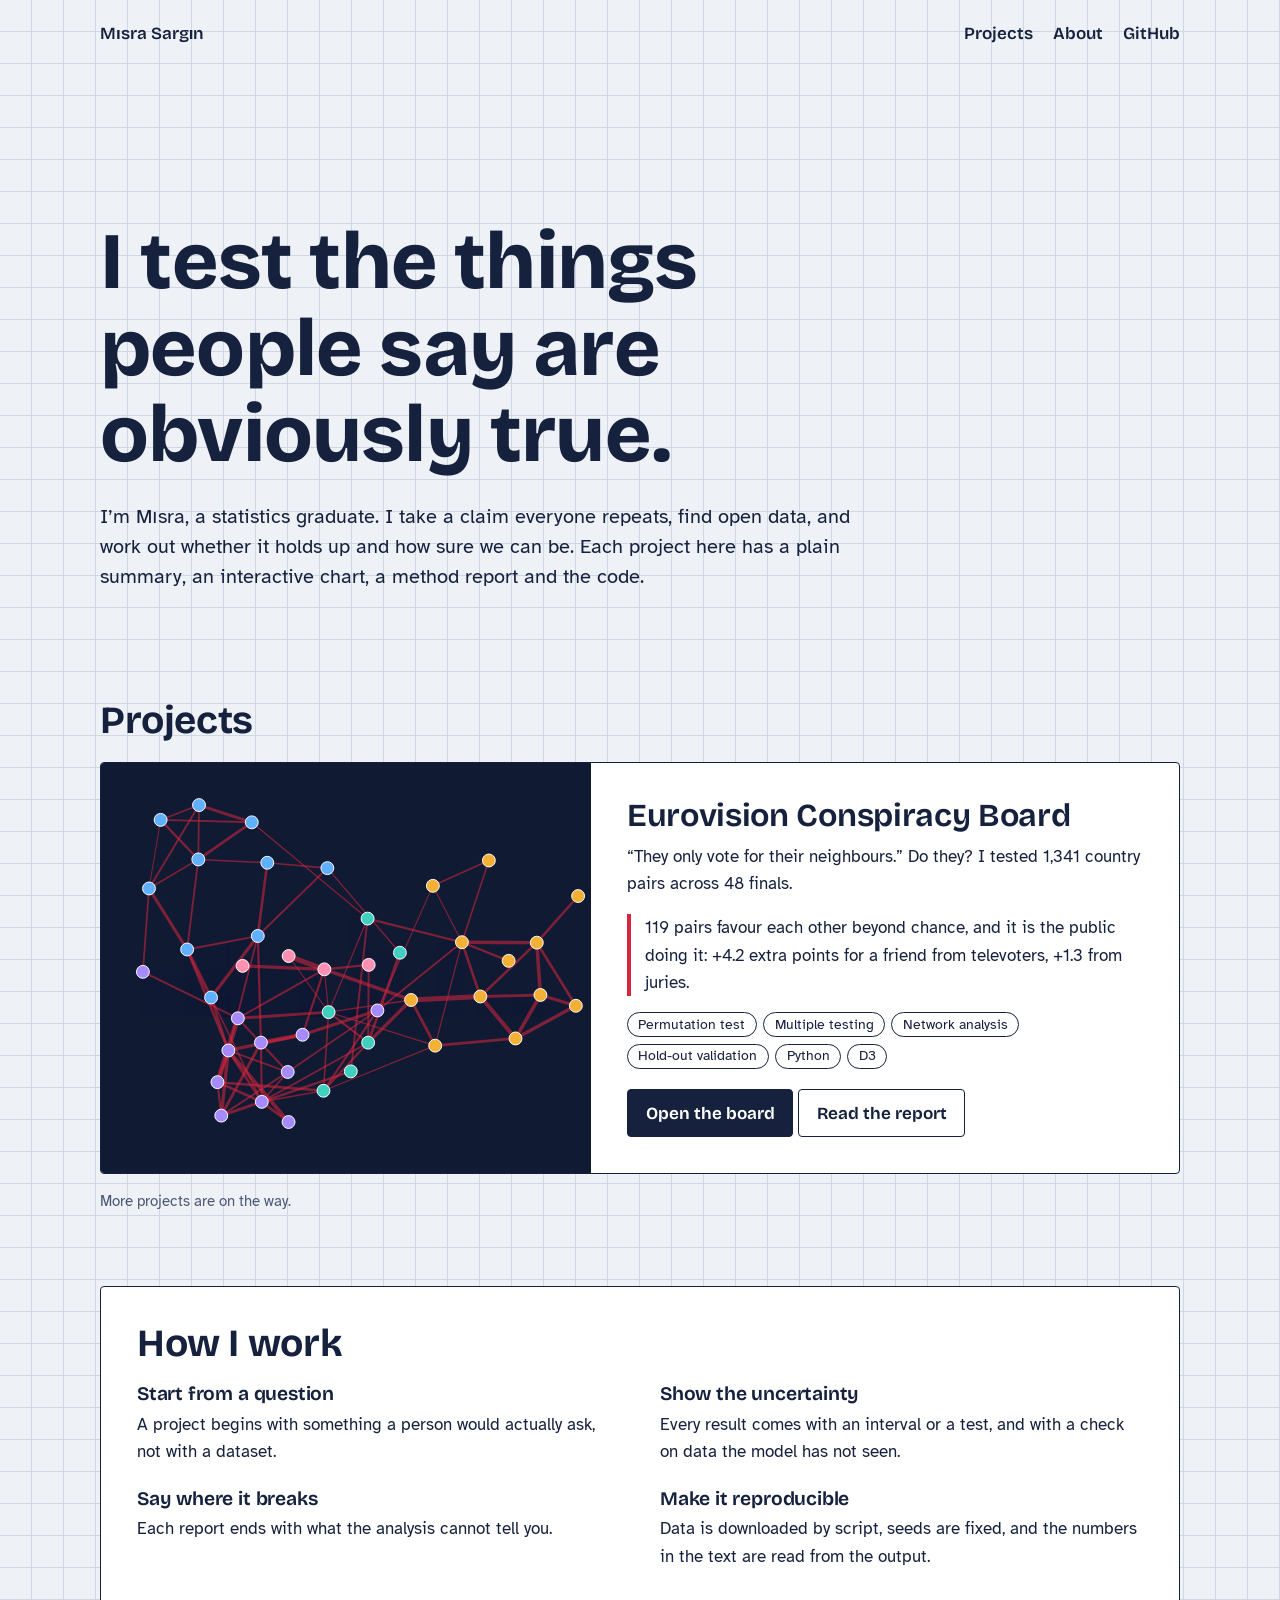
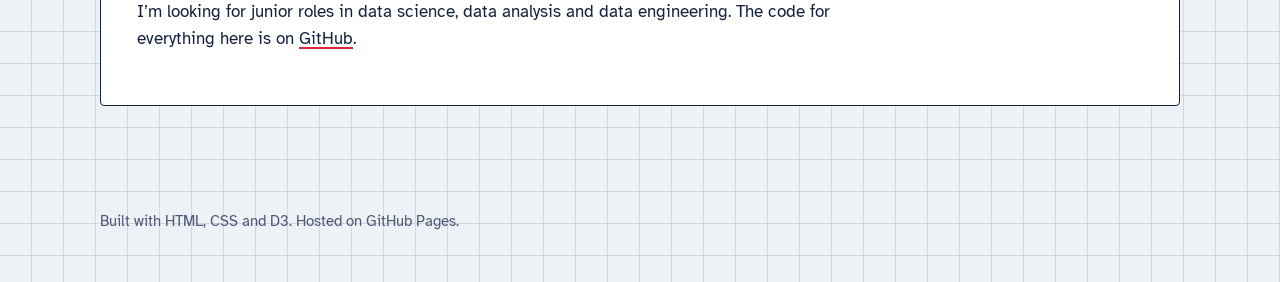
==== index.html @ 59d0008a "Add files via upload" ====
<!doctype html>
<html lang="en">
<head>
<meta charset="utf-8">
<meta name="viewport" content="width=device-width, initial-scale=1">
<title>Mısra Sargın | Data science portfolio</title>
<meta name="description" content="Data science projects by Mısra Sargın, a statistics graduate. Real questions, open data, honest uncertainty.">
<link rel="stylesheet" href="assets/style.css">
</head>
<body>
<div class="wrap">
  <header class="top">
    <a href="./">Mısra Sargın</a>
    <nav><a href="#projects">Projects</a><a href="#about">About</a><a href="https://github.com/misrasargin">GitHub</a></nav>
  </header>

  <section class="hero">
    <h1>I test the things people say are obviously true.</h1>
    <p class="lede">I’m Mısra, a statistics graduate. I take a claim everyone repeats, find open data, and work out
      whether it holds up and how sure we can be. Each project here has a plain summary, an interactive chart,
      a method report and the code.</p>
  </section>

  <section id="projects">
    <h2 style="margin-bottom:1.25rem">Projects</h2>
    <article class="sheet project">
      <a class="thumb" href="projects/eurovision-blocs/" aria-label="Open the Eurovision Conspiracy Board">
        <svg id="thumb" preserveAspectRatio="xMidYMid meet"></svg>
      </a>
      <div class="text">
        <h3><a href="projects/eurovision-blocs/">Eurovision Conspiracy Board</a></h3>
        <p>“They only vote for their neighbours.” Do they? I tested <span data-k="meta.pairs_tested"></span> country pairs
          across <span data-k="meta.finals"></span> finals.</p>
        <p class="finding"><span data-k="meta.bh_significant"></span> pairs favour each other beyond chance, and it is the
          public doing it: <span data-k="holdout.friends_tele.0" data-f="signed"></span> extra points for a friend from
          televoters, <span data-k="holdout.friends_jury.0" data-f="signed"></span> from juries.</p>
        <ul class="tags"><li>Permutation test</li><li>Multiple testing</li><li>Network analysis</li><li>Hold-out validation</li><li>Python</li><li>D3</li></ul>
        <p style="margin:1.25rem 0 0"><a class="btn" href="projects/eurovision-blocs/">Open the board</a>
          <a class="btn ghost" href="projects/eurovision-blocs/report.html">Read the report</a></p>
      </div>
    </article>
    <p class="small" style="margin-top:1rem">More projects are on the way.</p>
  </section>

  <section id="about" class="sheet">
    <h2>How I work</h2>
    <div class="cols" style="margin-top:1.25rem">
      <div><h3>Start from a question</h3><p>A project begins with something a person would actually ask, not with a dataset.</p></div>
      <div><h3>Show the uncertainty</h3><p>Every result comes with an interval or a test, and with a check on data the model has not seen.</p></div>
      <div><h3>Say where it breaks</h3><p>Each report ends with what the analysis cannot tell you.</p></div>
      <div><h3>Make it reproducible</h3><p>Data is downloaded by script, seeds are fixed, and the numbers in the text are read from the output.</p></div>
    </div>
    <p style="margin-top:1.75rem">I’m looking for junior roles in data science, data analysis and data engineering.
      The code for everything here is on <a href="https://github.com/misrasargin">GitHub</a>.</p>
  </section>

  <footer>Built with HTML, CSS and D3. Hosted on GitHub Pages.</footer>
</div>
<script src="assets/vendor/d3.min.js"></script>
<script src="assets/fill.js"></script>
<script src="projects/eurovision-blocs/data/results.js"></script>
<script src="projects/eurovision-blocs/board.js"></script>
<script>
fillNumbers(window.EUROVISION);
drawBoard("#thumb", window.EUROVISION, { labels: false });
</script>
</body>
</html>
---- assets/style.css ----
/* Fonts are stored in this repo, so the site works without any outside service. */
@font-face { font-family: "Bricolage"; src: url("fonts/bricolage-grotesque-latin-wght-normal.woff2") format("woff2"); font-weight: 200 800; font-display: swap; unicode-range: U+0000-00FF, U+2000-206F, U+20AC, U+2122, U+2212; }
@font-face { font-family: "Bricolage"; src: url("fonts/bricolage-grotesque-latin-ext-wght-normal.woff2") format("woff2"); font-weight: 200 800; font-display: swap; unicode-range: U+0100-02FF, U+1E00-1EFF; }
@font-face { font-family: "Atkinson"; src: url("fonts/atkinson-hyperlegible-latin-400-normal.woff2") format("woff2"); font-weight: 400; font-display: swap; unicode-range: U+0000-00FF, U+2000-206F, U+20AC, U+2122, U+2212; }
@font-face { font-family: "Atkinson"; src: url("fonts/atkinson-hyperlegible-latin-ext-400-normal.woff2") format("woff2"); font-weight: 400; font-display: swap; unicode-range: U+0100-02FF, U+1E00-1EFF; }
@font-face { font-family: "Atkinson"; src: url("fonts/atkinson-hyperlegible-latin-700-normal.woff2") format("woff2"); font-weight: 700; font-display: swap; unicode-range: U+0000-00FF, U+2000-206F, U+20AC, U+2122, U+2212; }
@font-face { font-family: "Atkinson"; src: url("fonts/atkinson-hyperlegible-latin-ext-700-normal.woff2") format("woff2"); font-weight: 700; font-display: swap; unicode-range: U+0100-02FF, U+1E00-1EFF; }

:root {
  --paper: #eef1f6;      /* cool graph paper */
  --sheet: #ffffff;
  --ink: #16213e;        /* navy ink */
  --ink-soft: #4d5875;
  --rule: #cfd6e4;
  --string: #d7263d;     /* the red string */
  --teal: #12857a;
  --mustard: #e0a11b;
  --violet: #6d4bd1;
  --sky: #2f7fd6;
  --board: #111a33;      /* the night board */
  --display: "Bricolage", "Trebuchet MS", sans-serif;
  --body: "Atkinson", "Segoe UI", sans-serif;
}

* { box-sizing: border-box; }
html { -webkit-text-size-adjust: 100%; }
body {
  margin: 0; background: var(--paper); color: var(--ink);
  font: 400 1.0625rem/1.6 var(--body);
  background-image: linear-gradient(var(--rule) 1px, transparent 1px), linear-gradient(90deg, var(--rule) 1px, transparent 1px);
  background-size: 32px 32px; background-position: -1px -1px;
}
a { color: inherit; text-decoration-color: var(--string); text-decoration-thickness: 2px; text-underline-offset: 3px; }
a:hover { color: var(--string); }
:focus-visible { outline: 3px solid var(--mustard); outline-offset: 3px; }
h1, h2, h3 { font-family: var(--display); line-height: 1.08; margin: 0; letter-spacing: -0.01em; }
h1 { font-size: clamp(2.5rem, 7vw, 5rem); font-weight: 750; }
h2 { font-size: clamp(1.6rem, 3.4vw, 2.4rem); font-weight: 700; }
h3 { font-size: 1.2rem; font-weight: 650; }
p { margin: 0 0 1em; max-width: 68ch; }
.wrap { width: min(1080px, 100% - 2rem); margin-inline: auto; }

.top { display: flex; justify-content: space-between; align-items: baseline; gap: 1rem; padding: 1.25rem 0; font-family: var(--display); font-weight: 600; }
.top nav { display: flex; gap: 1.25rem; }
.top a { text-decoration: none; }
.top a:hover { text-decoration: underline; }

.sheet { background: var(--sheet); border: 1.5px solid var(--ink); border-radius: 4px; padding: clamp(1.25rem, 3vw, 2.25rem); }
section { margin: clamp(2.5rem, 6vw, 4.5rem) 0; }
.lede { font-size: 1.25rem; line-height: 1.5; max-width: 60ch; }
.small { font-size: 0.92rem; color: var(--ink-soft); }
.tags { display: flex; flex-wrap: wrap; gap: 0.4rem; padding: 0; margin: 0.75rem 0 0; list-style: none; }
.tags li { font-size: 0.85rem; border: 1.5px solid var(--ink); border-radius: 99px; padding: 0.05rem 0.65rem; background: var(--sheet); }
.btn { display: inline-block; font-family: var(--display); font-weight: 650; text-decoration: none; background: var(--ink); color: #fff; padding: 0.6rem 1.1rem; border-radius: 4px; border: 1.5px solid var(--ink); }
.btn:hover { background: var(--string); border-color: var(--string); color: #fff; }
.btn.ghost { background: transparent; color: var(--ink); }
.btn.ghost:hover { background: var(--ink); color: #fff; border-color: var(--ink); }
footer { padding: 2rem 0 3rem; font-size: 0.92rem; color: var(--ink-soft); }

/* ---------- home ---------- */
.hero { padding: clamp(2rem, 7vw, 5rem) 0 1rem; }
.hero h1 { max-width: 14ch; }
.hero .lede { margin-top: 1.5rem; }
.project { display: grid; grid-template-columns: minmax(0, 5fr) minmax(0, 6fr); gap: 0; padding: 0; overflow: hidden; }
.project .thumb { background: var(--board); min-height: 280px; display: block; }
.project .thumb svg { width: 100%; height: 100%; display: block; }
.project .text { padding: clamp(1.25rem, 3vw, 2.25rem); }
.project h3 { font-size: clamp(1.5rem, 3vw, 2rem); margin-bottom: 0.6rem; }
.project h3 a { text-decoration: none; }
.project h3 a:hover { text-decoration: underline; }
.finding { border-left: 4px solid var(--string); padding-left: 0.9rem; margin: 1rem 0; }
.cols { display: grid; grid-template-columns: repeat(auto-fit, minmax(min(100%, 340px), 1fr)); gap: 1.5rem 2.5rem; }
.cols p { margin: 0.35rem 0 0; }

/* ---------- project page ---------- */
.answer { display: grid; grid-template-columns: repeat(auto-fit, minmax(210px, 1fr)); gap: 1rem; margin-top: 1.75rem; }
.answer div { border-top: 4px solid var(--ink); padding-top: 0.6rem; }
.answer b { display: block; font: 750 2.4rem/1 var(--display); }
.answer div:nth-child(1) { border-color: var(--string); }
.answer div:nth-child(2) { border-color: var(--mustard); }
.answer div:nth-child(3) { border-color: var(--teal); }
.answer div:nth-child(4) { border-color: var(--violet); }

.board { background: var(--board); color: #e8ecf7; border-radius: 4px; border: 1.5px solid var(--ink); display: grid; grid-template-columns: minmax(0, 1fr) 320px; overflow: hidden; }
.board svg { width: 100%; height: auto; display: block; touch-action: none; }
.board .side { padding: 1.25rem; border-left: 1px solid #2b3761; font-size: 0.95rem; }
.board .side h3 { color: #fff; margin-bottom: 0.25rem; }
.board .side p { color: #b9c2dc; }
.board select { width: 100%; font: inherit; padding: 0.45rem; border-radius: 4px; border: 1.5px solid #5b6894; background: #1b2748; color: #fff; margin: 0.5rem 0 1rem; }
.board ol { list-style: none; padding: 0; margin: 0 0 1rem; }
.board ol li { display: grid; grid-template-columns: 1fr auto; gap: 0.5rem; padding: 0.2rem 0; border-bottom: 1px solid #2b3761; }
.board ol li span:last-child { font-variant-numeric: tabular-nums; color: #ff8494; font-weight: 700; }
.board .none { color: #8f9abc; }
.legend { display: flex; flex-wrap: wrap; gap: 0.4rem 1rem; padding: 0.75rem 1.25rem; font-size: 0.88rem; color: #b9c2dc; border-top: 1px solid #2b3761; grid-column: 1 / -1; }
.legend i { display: inline-block; width: 0.75rem; height: 0.75rem; border-radius: 50%; margin-right: 0.35rem; vertical-align: -1px; }
.pin text { font: 600 11px var(--body); fill: #e8ecf7; pointer-events: none; paint-order: stroke; stroke: var(--board); stroke-width: 3px; }
.pin circle { stroke: #fff; stroke-width: 1.5px; cursor: pointer; }
.pin.dim { opacity: 0.18; }
.string { stroke: var(--string); stroke-linecap: round; opacity: 0.55; }
.string.dim { opacity: 0.05; }
.string.hot { opacity: 1; }

.chart svg { width: 100%; height: auto; display: block; overflow: visible; }
.chart text { font: 400 13px var(--body); fill: var(--ink); }
.chart .axis path, .chart .axis line { stroke: var(--ink); }
.chart .note { fill: var(--ink-soft); }
.two { display: grid; grid-template-columns: repeat(auto-fit, minmax(300px, 1fr)); gap: 1.5rem; }
.two .sheet h3 { margin-bottom: 0.5rem; }
.limits li { margin-bottom: 0.5rem; max-width: 68ch; }
.report h2 { margin-top: 2.5rem; margin-bottom: 0.75rem; font-size: 1.6rem; }
.report .formula { font-family: var(--display); font-size: 1.1rem; background: var(--paper); border-left: 4px solid var(--teal); padding: 0.75rem 1rem; margin: 1rem 0; overflow-x: auto; }
.report table { border-collapse: collapse; margin: 1rem 0; font-size: 0.95rem; }
.report th, .report td { text-align: left; padding: 0.35rem 1rem 0.35rem 0; border-bottom: 1px solid var(--rule); }
.report td.n { text-align: right; font-variant-numeric: tabular-nums; }
code { background: var(--paper); padding: 0.05rem 0.3rem; border-radius: 3px; font-size: 0.92em; }

@media (max-width: 800px) {
  .project { grid-template-columns: 1fr; }
  .project .thumb { min-height: 200px; }
  .board { grid-template-columns: 1fr; }
  .board .side { border-left: 0; border-top: 1px solid #2b3761; }
}
@media (prefers-reduced-motion: reduce) { * { transition: none !important; animation: none !important; } }
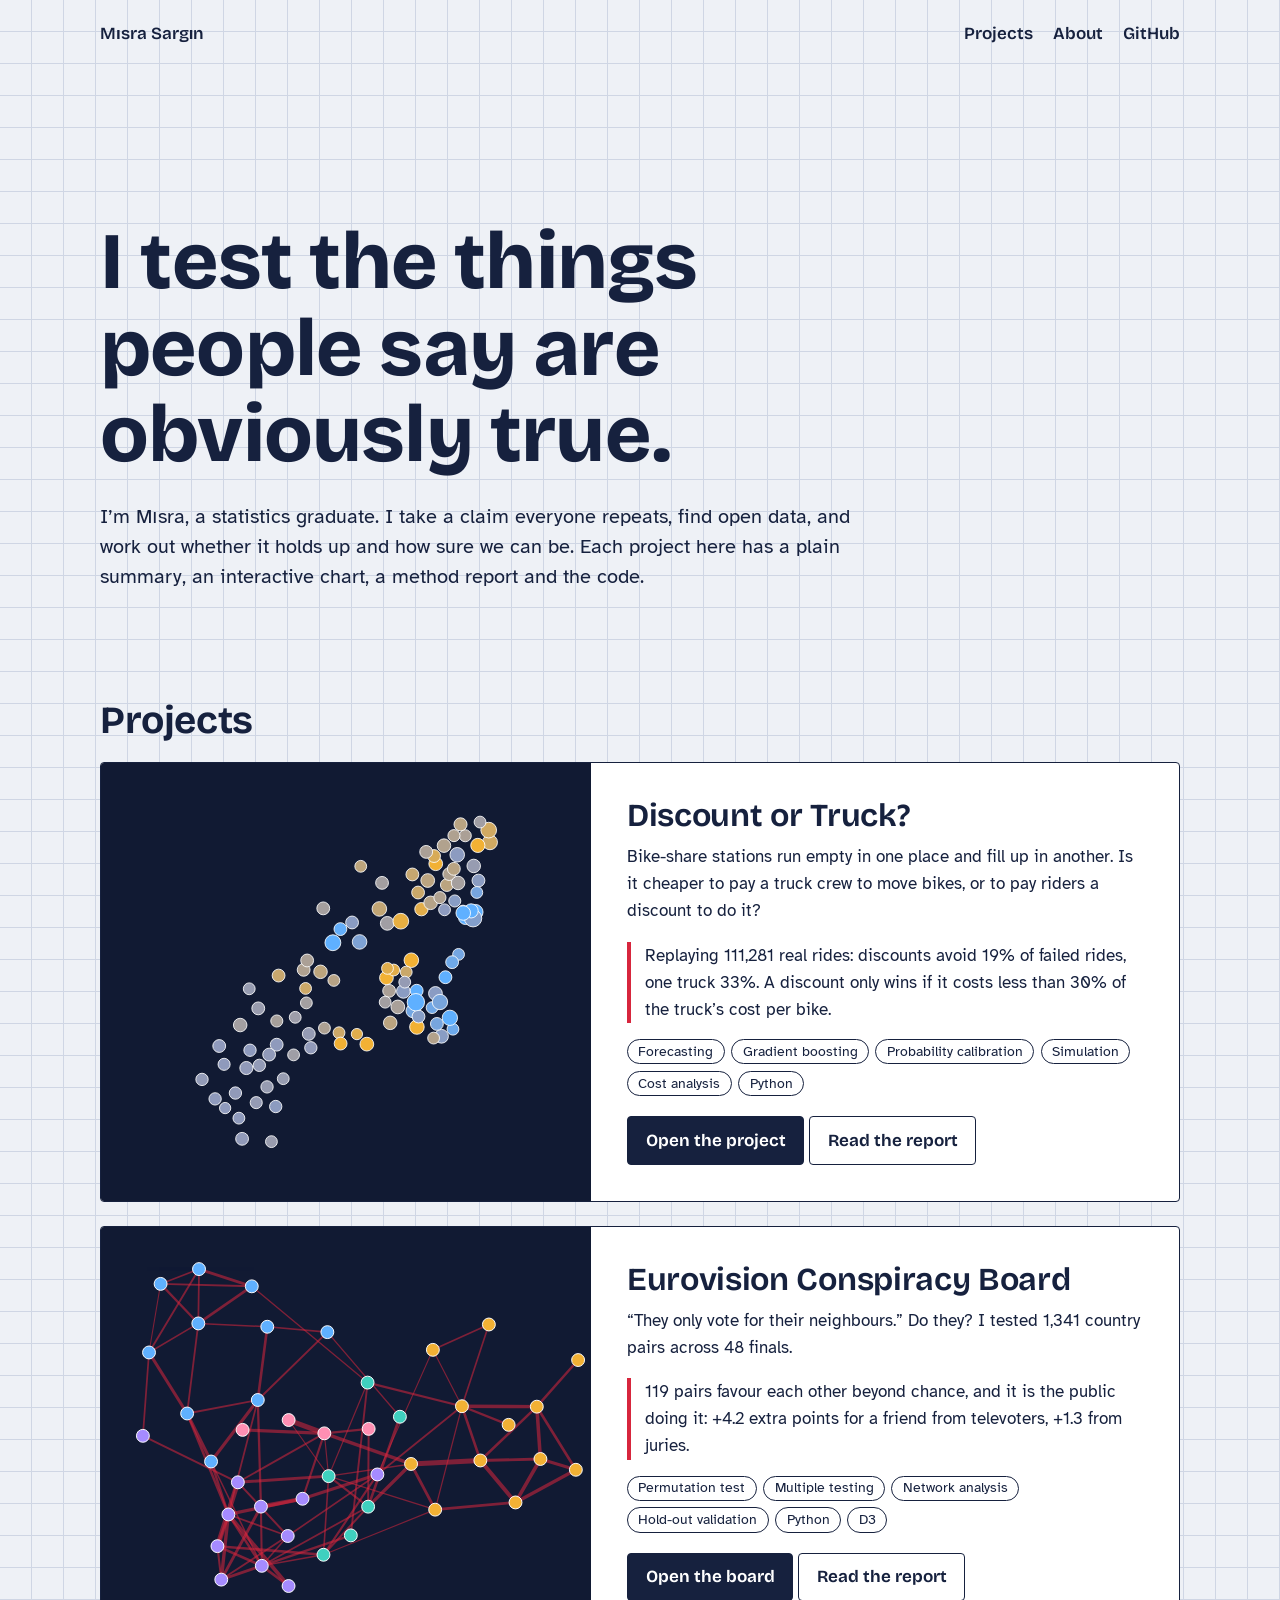
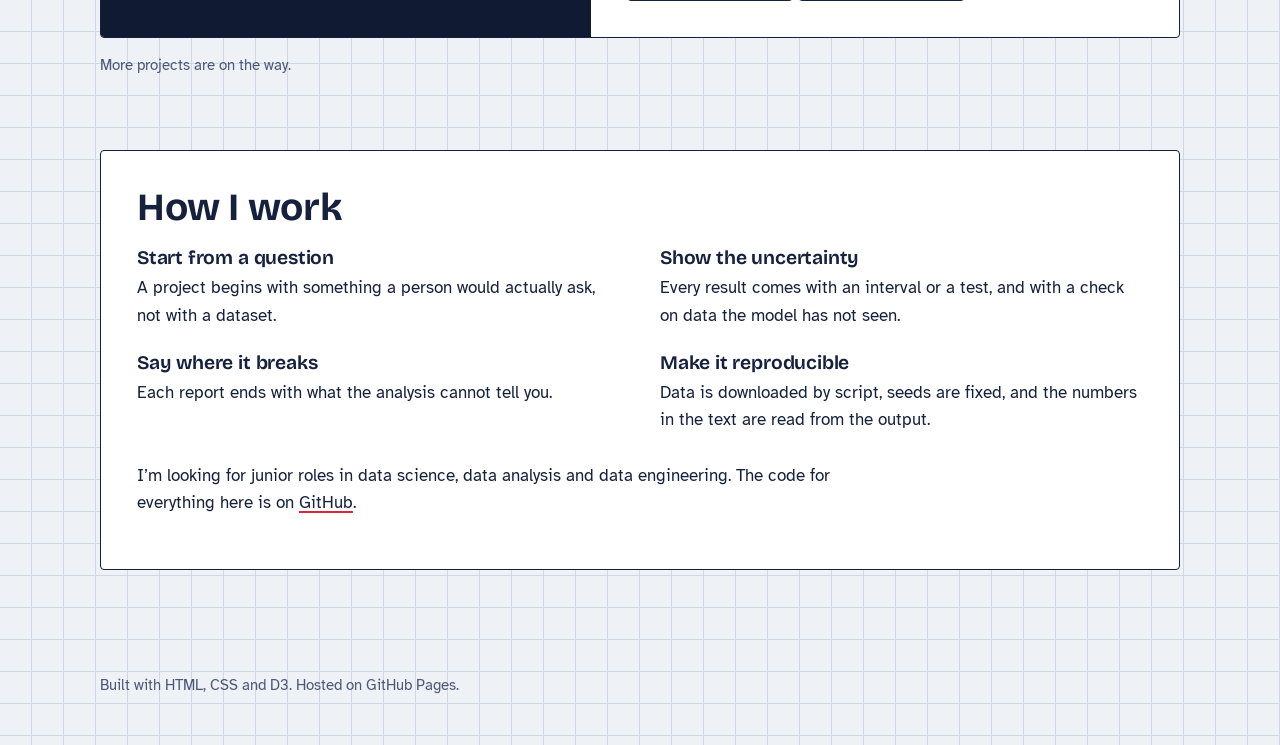
==== commit 7014be21: "Add files via upload" ====
--- a/index.html
+++ b/index.html
@@ -23,6 +23,23 @@
 
   <section id="projects">
     <h2 style="margin-bottom:1.25rem">Projects</h2>
+    <article class="sheet project" style="margin-bottom:1.5rem">
+      <a class="thumb" href="projects/bike-rebalancing/" aria-label="Open Discount or Truck?">
+        <svg id="thumb-bikes" preserveAspectRatio="xMidYMid meet"></svg>
+      </a>
+      <div class="text">
+        <h3><a href="projects/bike-rebalancing/">Discount or Truck?</a></h3>
+        <p>Bike-share stations run empty in one place and fill up in another. Is it cheaper to pay a truck crew to move
+          bikes, or to pay riders a discount to do it?</p>
+        <p class="finding">Replaying <span data-b="meta.rides_replayed"></span> real rides: discounts avoid
+          <span data-b="headline.avoided_discounts" data-f="pct"></span> of failed rides, one truck
+          <span data-b="headline.avoided_truck" data-f="pct"></span>. A discount only wins if it costs less than
+          <span data-b="headline.break_even" data-f="pct"></span> of the truck’s cost per bike.</p>
+        <ul class="tags"><li>Forecasting</li><li>Gradient boosting</li><li>Probability calibration</li><li>Simulation</li><li>Cost analysis</li><li>Python</li></ul>
+        <p style="margin:1.25rem 0 0"><a class="btn" href="projects/bike-rebalancing/">Open the project</a>
+          <a class="btn ghost" href="projects/bike-rebalancing/report.html">Read the report</a></p>
+      </div>
+    </article>
     <article class="sheet project">
       <a class="thumb" href="projects/eurovision-blocs/" aria-label="Open the Eurovision Conspiracy Board">
         <svg id="thumb" preserveAspectRatio="xMidYMid meet"></svg>
@@ -60,7 +77,20 @@
 <script src="assets/fill.js"></script>
 <script src="projects/eurovision-blocs/data/results.js"></script>
 <script src="projects/eurovision-blocs/board.js"></script>
+<script src="projects/bike-rebalancing/data/results.js"></script>
 <script>
+// bike project card: numbers and a small station map at 08:00 on weekdays
+document.querySelectorAll("[data-b]").forEach((el) => { el.dataset.k = el.dataset.b; });
+fillNumbers(window.BIKES);
+document.querySelectorAll("[data-b]").forEach((el) => { delete el.dataset.k; });
+(function () {
+  const S = window.BIKES.stations, W = 460, H = 340;
+  const svg = d3.select("#thumb-bikes").attr("viewBox", `0 0 ${W} ${H}`);
+  const proj = d3.geoMercator().fitExtent([[24, 20], [W - 24, H - 20]], { type: "MultiPoint", coordinates: S.map((s) => [s.lon, s.lat]) });
+  const flow = d3.scaleLinear().domain([-5, 0, 5]).range(["#f2b134", "#8f9abc", "#5fb0ff"]).clamp(true);
+  svg.selectAll("circle").data(S).join("circle").attr("transform", (s) => `translate(${proj([s.lon, s.lat])})`)
+    .attr("r", (s) => 2 + Math.sqrt(s.docks) * 0.95).attr("fill", (s) => flow(s.weekday[8])).attr("stroke", "#fff").attr("stroke-width", 0.8);
+})();
 fillNumbers(window.EUROVISION);
 drawBoard("#thumb", window.EUROVISION, { labels: false });
 </script>
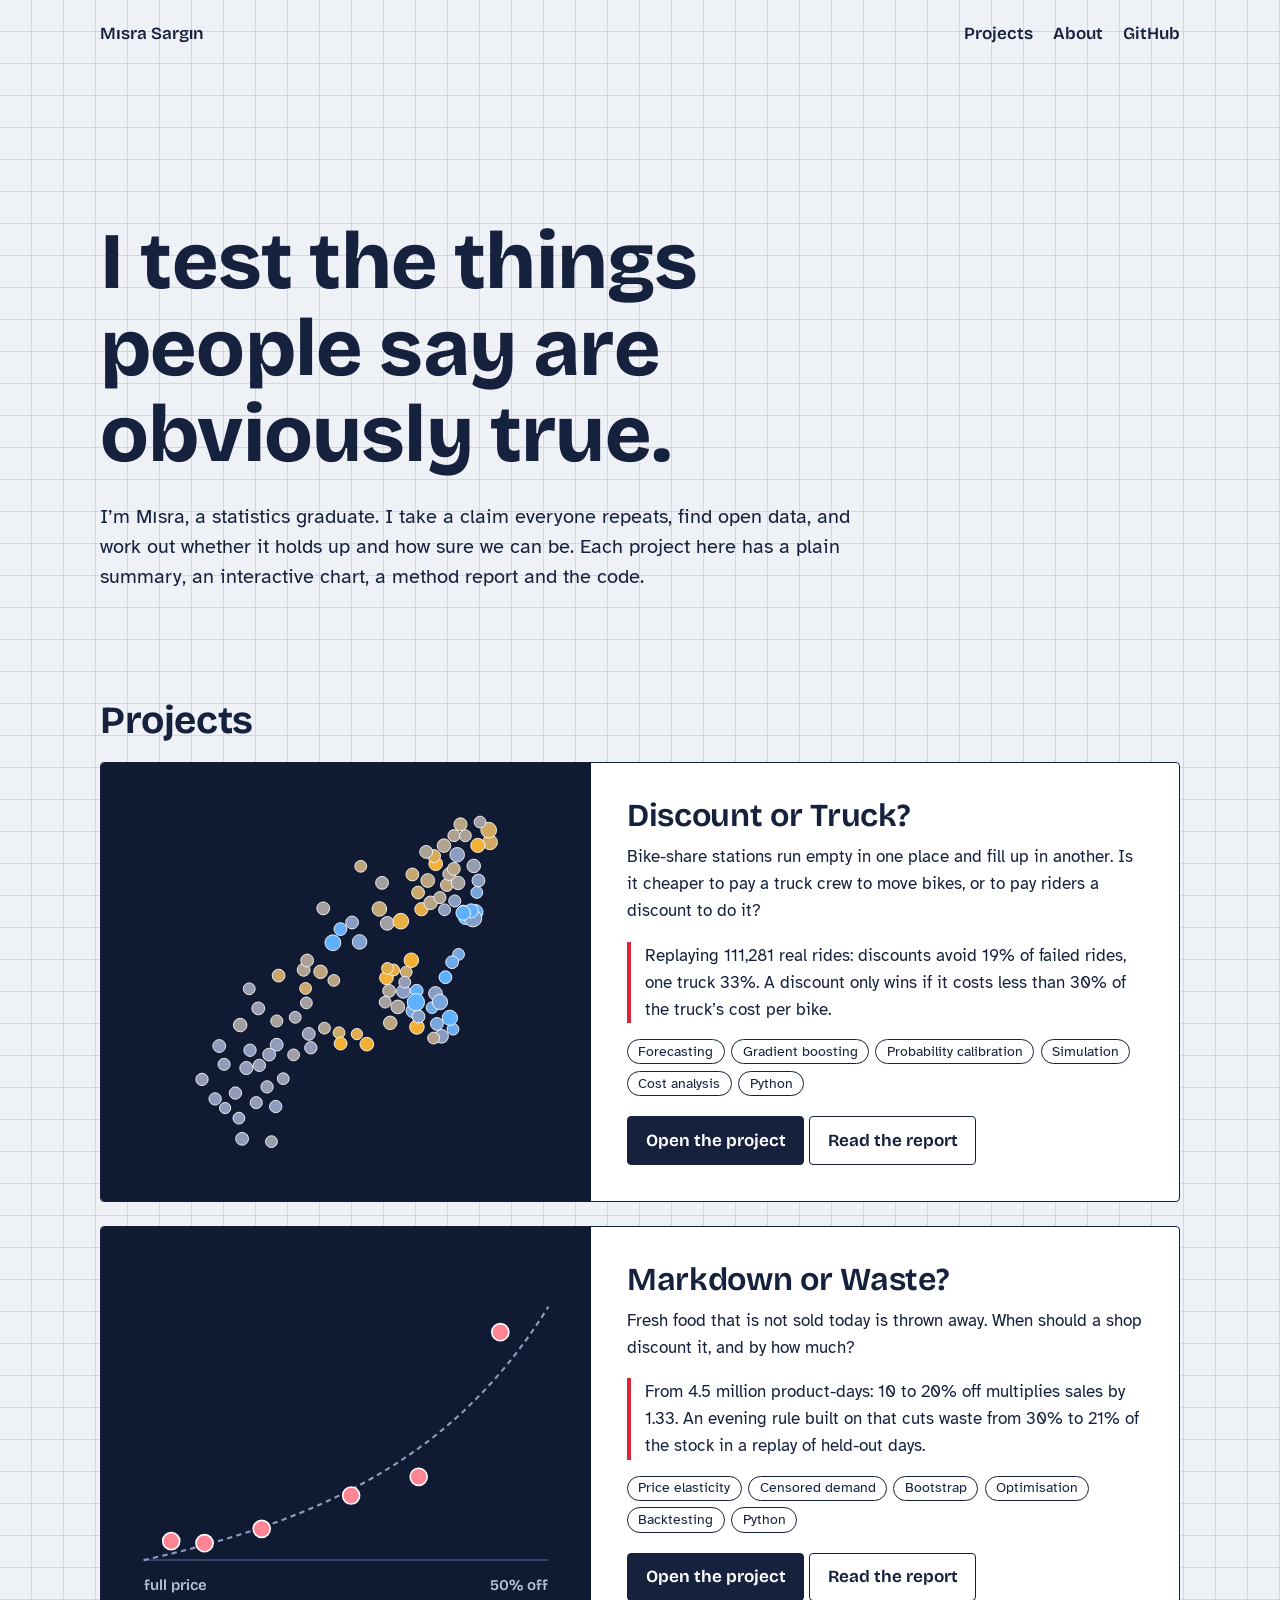
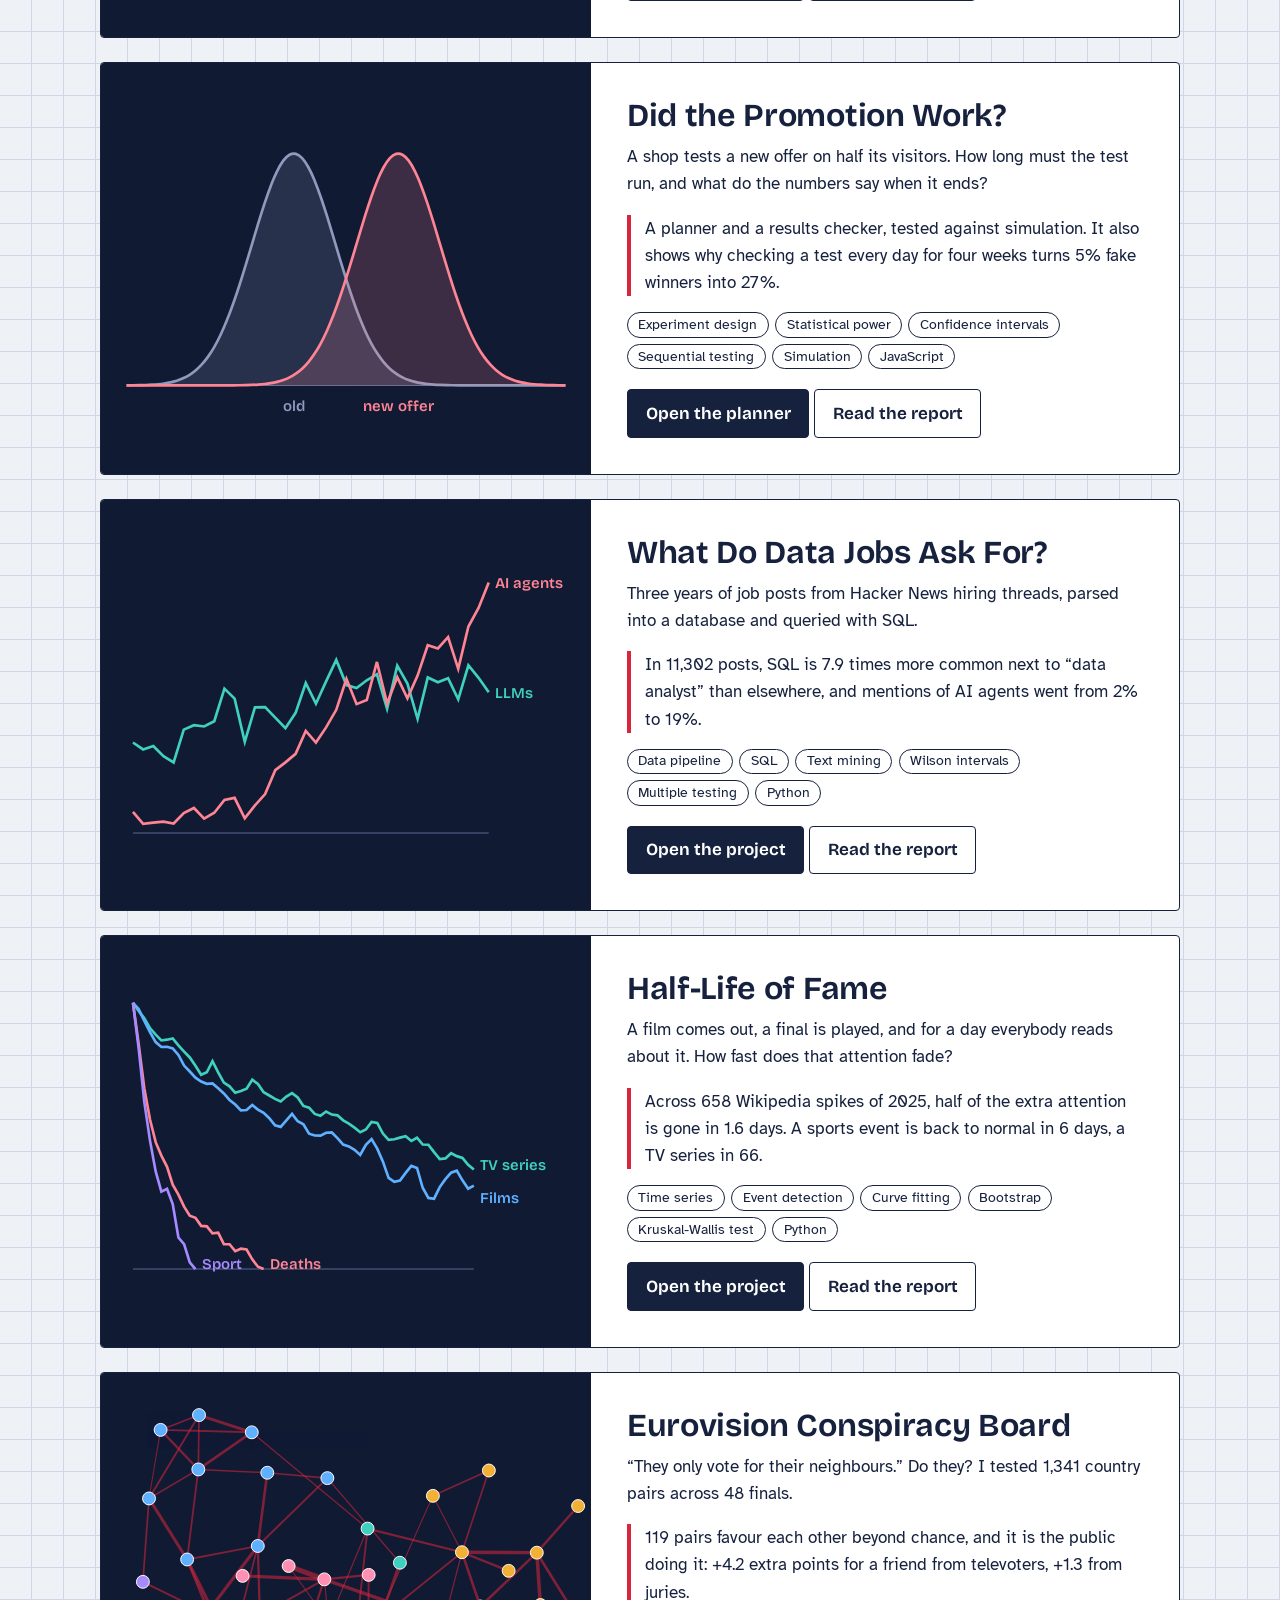
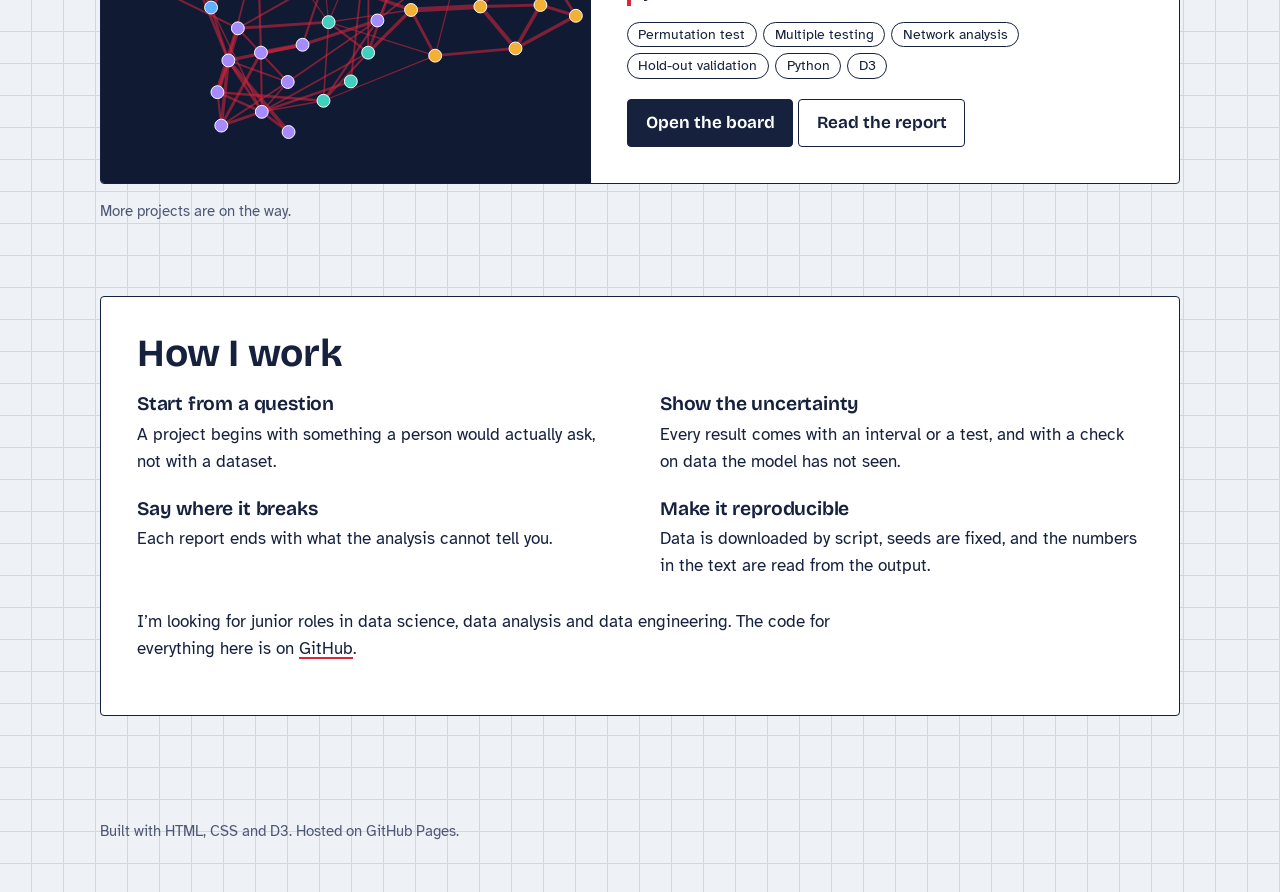
==== commit 9aa30244: "Add files via upload" ====
--- a/index.html
+++ b/index.html
@@ -40,6 +40,63 @@
           <a class="btn ghost" href="projects/bike-rebalancing/report.html">Read the report</a></p>
       </div>
     </article>
+    <article class="sheet project" style="margin-bottom:1.5rem">
+      <a class="thumb" href="projects/grocery-markdown/" aria-label="Open Markdown or Waste?">
+        <svg id="thumb-grocery" preserveAspectRatio="xMidYMid meet"></svg>
+      </a>
+      <div class="text">
+        <h3><a href="projects/grocery-markdown/">Markdown or Waste?</a></h3>
+        <p>Fresh food that is not sold today is thrown away. When should a shop discount it, and by how much?</p>
+        <p class="finding">From 4.5 million product-days: 10 to 20% off multiplies sales by <span data-g="lift"></span>. An evening
+          rule built on that cuts waste from <span data-g="w0"></span> to <span data-g="w2"></span> of the stock in a replay of held-out days.</p>
+        <ul class="tags"><li>Price elasticity</li><li>Censored demand</li><li>Bootstrap</li><li>Optimisation</li><li>Backtesting</li><li>Python</li></ul>
+        <p style="margin:1.25rem 0 0"><a class="btn" href="projects/grocery-markdown/">Open the project</a>
+          <a class="btn ghost" href="projects/grocery-markdown/report.html">Read the report</a></p>
+      </div>
+    </article>
+    <article class="sheet project" style="margin-bottom:1.5rem">
+      <a class="thumb" href="projects/ab-test-planner/" aria-label="Open Did the Promotion Work?">
+        <svg id="thumb-ab" preserveAspectRatio="xMidYMid meet"></svg>
+      </a>
+      <div class="text">
+        <h3><a href="projects/ab-test-planner/">Did the Promotion Work?</a></h3>
+        <p>A shop tests a new offer on half its visitors. How long must the test run, and what do the numbers say when it ends?</p>
+        <p class="finding">A planner and a results checker, tested against simulation. It also shows why checking a
+          test every day for four weeks turns <span data-a="one" data-f="pct"></span> fake winners into
+          <span data-a="daily" data-f="pct"></span>.</p>
+        <ul class="tags"><li>Experiment design</li><li>Statistical power</li><li>Confidence intervals</li><li>Sequential testing</li><li>Simulation</li><li>JavaScript</li></ul>
+        <p style="margin:1.25rem 0 0"><a class="btn" href="projects/ab-test-planner/">Open the planner</a>
+          <a class="btn ghost" href="projects/ab-test-planner/report.html">Read the report</a></p>
+      </div>
+    </article>
+    <article class="sheet project" style="margin-bottom:1.5rem">
+      <a class="thumb" href="projects/data-job-skills/" aria-label="Open What Do Data Jobs Ask For?">
+        <svg id="thumb-jobs" preserveAspectRatio="xMidYMid meet"></svg>
+      </a>
+      <div class="text">
+        <h3><a href="projects/data-job-skills/">What Do Data Jobs Ask For?</a></h3>
+        <p>Three years of job posts from Hacker News hiring threads, parsed into a database and queried with SQL.</p>
+        <p class="finding">In <span data-j="posts"></span> posts, SQL is <span data-j="sql"></span> times more common next to
+          “data analyst” than elsewhere, and mentions of AI agents went from <span data-j="a1"></span> to <span data-j="a2"></span>.</p>
+        <ul class="tags"><li>Data pipeline</li><li>SQL</li><li>Text mining</li><li>Wilson intervals</li><li>Multiple testing</li><li>Python</li></ul>
+        <p style="margin:1.25rem 0 0"><a class="btn" href="projects/data-job-skills/">Open the project</a>
+          <a class="btn ghost" href="projects/data-job-skills/report.html">Read the report</a></p>
+      </div>
+    </article>
+    <article class="sheet project" style="margin-bottom:1.5rem">
+      <a class="thumb" href="projects/half-life-of-fame/" aria-label="Open Half-Life of Fame">
+        <svg id="thumb-fame" preserveAspectRatio="xMidYMid meet"></svg>
+      </a>
+      <div class="text">
+        <h3><a href="projects/half-life-of-fame/">Half-Life of Fame</a></h3>
+        <p>A film comes out, a final is played, and for a day everybody reads about it. How fast does that attention fade?</p>
+        <p class="finding">Across <span data-h="events"></span> Wikipedia spikes of 2025, half of the extra attention is gone in
+          <span data-h="half"></span> days. A sports event is back to normal in <span data-h="sport"></span> days, a TV series in <span data-h="tv"></span>.</p>
+        <ul class="tags"><li>Time series</li><li>Event detection</li><li>Curve fitting</li><li>Bootstrap</li><li>Kruskal-Wallis test</li><li>Python</li></ul>
+        <p style="margin:1.25rem 0 0"><a class="btn" href="projects/half-life-of-fame/">Open the project</a>
+          <a class="btn ghost" href="projects/half-life-of-fame/report.html">Read the report</a></p>
+      </div>
+    </article>
     <article class="sheet project">
       <a class="thumb" href="projects/eurovision-blocs/" aria-label="Open the Eurovision Conspiracy Board">
         <svg id="thumb" preserveAspectRatio="xMidYMid meet"></svg>
@@ -78,7 +135,67 @@
 <script src="projects/eurovision-blocs/data/results.js"></script>
 <script src="projects/eurovision-blocs/board.js"></script>
 <script src="projects/bike-rebalancing/data/results.js"></script>
+<script src="projects/ab-test-planner/data/results.js"></script>
+<script src="projects/data-job-skills/data/results.js"></script>
+<script src="projects/grocery-markdown/data/results.js"></script>
+<script src="projects/half-life-of-fame/data/summary.js"></script>
 <script>
+// fame card: numbers and the typical fade for four kinds of article
+(function () {
+  const S = window.FAME_SUMMARY, v = { events: S.events, half: S.half_life.toFixed(1), sport: Math.round(S.types["Sports event"].back_to_normal), tv: Math.round(S.types["TV series"].back_to_normal) };
+  document.querySelectorAll("[data-h]").forEach((el) => { el.textContent = v[el.dataset.h]; });
+  const W = 460, H = 340, svg = d3.select("#thumb-fame").attr("viewBox", `0 0 ${W} ${H}`);
+  const x = d3.scaleLinear().domain([0, 60]).range([30, W - 110]), y = d3.scaleLog().domain([0.004, 1]).range([H - 50, 40]).clamp(true);
+  svg.append("line").attr("x1", 30).attr("x2", W - 110).attr("y1", H - 50).attr("y2", H - 50).attr("stroke", "#5b6894");
+  [["TV series", "#3fd0bf", "TV series"], ["Film", "#5fb0ff", "Films"], ["Person who died in 2025", "#ff8494", "Deaths"], ["Sports event", "#a58bff", "Sport"]].forEach(([k, c, label]) => {
+    const curve = S.types[k].curve, last = curve.findLastIndex((p) => p > 0.004);
+    svg.append("path").attr("d", d3.line().x((_, t) => x(t)).y((p) => y(Math.max(p, 0.004)))(curve.slice(0, last + 2))).attr("fill", "none").attr("stroke", c).attr("stroke-width", 2.5);
+    svg.append("text").attr("x", Math.min(x(last + 1) + 6, W - 104)).attr("y", y(Math.max(curve[Math.min(last + 1, 60)], 0.004)) + (k === "Film" ? 16 : 0)).attr("fill", c).style("font", "600 14px Bricolage, sans-serif").text(label);
+  });
+})();
+
+// grocery card: numbers and the discount-response curve
+(function () {
+  const G = window.GROCERY, pc = (v) => Math.round(v * 100) + "%", m = G.backtest.find((b) => b.stock === 1.3 && b.hour === 19);
+  const v = { lift: G.lift.find((b) => b.band === "10-20% off").lift.toFixed(2), w0: pc(m.none.waste), w2: pc(m.rule.waste) };
+  document.querySelectorAll("[data-g]").forEach((el) => { el.textContent = v[el.dataset.g]; });
+  const W = 460, H = 340, svg = d3.select("#thumb-grocery").attr("viewBox", `0 0 ${W} ${H}`), e = G.elasticity.value;
+  const x = d3.scaleLinear().domain([0, 0.5]).range([40, W - 40]), y = d3.scaleLinear().domain([1, 3.8]).range([H - 50, 40]);
+  svg.append("line").attr("x1", 40).attr("x2", W - 40).attr("y1", y(1)).attr("y2", y(1)).attr("stroke", "#5b6894");
+  svg.append("path").attr("d", d3.line().x((d) => x(d)).y((d) => y(Math.pow(1 - d, -e)))(d3.range(0, 0.501, 0.01))).attr("fill", "none").attr("stroke", "#8f9abc").attr("stroke-width", 2).attr("stroke-dasharray", "5 4");
+  svg.selectAll("circle").data(G.lift).join("circle").attr("cx", (b) => x(1 - b.price)).attr("cy", (b) => y(b.lift)).attr("r", 8).attr("fill", "#ff8494").attr("stroke", "#fff").attr("stroke-width", 1.5);
+  [["full price", 0, "start"], ["50% off", 0.5, "end"]].forEach(([t, d, a]) => svg.append("text").attr("x", x(d)).attr("y", H - 22).attr("text-anchor", a).attr("fill", "#b9c2dc").style("font", "600 14px Bricolage, sans-serif").text(t));
+})();
+
+// job-skills card: numbers and the monthly rise of two skills
+(function () {
+  const J = window.JOBS, h = J.headline, pc = (v) => Math.round(v * 100) + "%";
+  const v = { posts: J.meta.posts.toLocaleString("en-GB"), sql: h.sql_ratio_analyst.toFixed(1), a1: pc(h.agents_first), a2: pc(h.agents_last) };
+  document.querySelectorAll("[data-j]").forEach((el) => { el.textContent = v[el.dataset.j]; });
+  const W = 460, H = 340, svg = d3.select("#thumb-jobs").attr("viewBox", `0 0 ${W} ${H}`), n = J.months.length;
+  const series = [["LLMs", "#3fd0bf"], ["AI agents", "#ff8494"]].map(([k, c]) => ({ k, c, v: J.skill_per_month[k].map((x, i) => x / J.posts_per_month[i]) }));
+  const x = d3.scaleLinear().domain([0, n - 1]).range([30, W - 96]), y = d3.scaleLinear().domain([0, 0.28]).range([H - 50, 40]);
+  svg.append("line").attr("x1", 30).attr("x2", W - 96).attr("y1", y(0)).attr("y2", y(0)).attr("stroke", "#5b6894");
+  series.forEach((s) => {
+    svg.append("path").attr("d", d3.line().x((_, i) => x(i)).y((d) => y(d))(s.v)).attr("fill", "none").attr("stroke", s.c).attr("stroke-width", 2.5);
+    svg.append("text").attr("x", W - 90).attr("y", y(s.v[n - 1]) + 5).attr("fill", s.c).style("font", "600 14px Bricolage, sans-serif").text(s.k);
+  });
+})();
+
+// A/B planner card: two numbers and a picture of two overlapping sampling distributions
+(function () {
+  const looks = window.ABTEST.peeking.by_looks, v = { one: looks[0].false_alarm, daily: looks[looks.length - 1].false_alarm };
+  document.querySelectorAll("[data-a]").forEach((el) => { el.textContent = Math.round(v[el.dataset.a] * 100) + "%"; });
+  const W = 460, H = 340, svg = d3.select("#thumb-ab").attr("viewBox", `0 0 ${W} ${H}`);
+  const x = d3.scaleLinear().domain([-4, 6.5]).range([24, W - 24]), y = d3.scaleLinear().domain([0, 0.42]).range([H - 60, 50]);
+  const bell = (mu) => d3.line().curve(d3.curveBasis)(d3.range(-4, 6.6, 0.15).map((t) => [x(t), y(Math.exp(-(t - mu) * (t - mu) / 2) / Math.sqrt(2 * Math.PI))]));
+  svg.append("line").attr("x1", 24).attr("x2", W - 24).attr("y1", y(0)).attr("y2", y(0)).attr("stroke", "#5b6894");
+  [[0, "#8f9abc", "old"], [2.5, "#ff8494", "new offer"]].forEach(([mu, c, label]) => {
+    svg.append("path").attr("d", bell(mu)).attr("fill", c).attr("fill-opacity", 0.18).attr("stroke", c).attr("stroke-width", 2.5);
+    svg.append("text").attr("x", x(mu)).attr("y", y(0) + 24).attr("text-anchor", "middle").attr("fill", c).style("font", "600 14px Bricolage, sans-serif").text(label);
+  });
+})();
+
 // bike project card: numbers and a small station map at 08:00 on weekdays
 document.querySelectorAll("[data-b]").forEach((el) => { el.dataset.k = el.dataset.b; });
 fillNumbers(window.BIKES);
